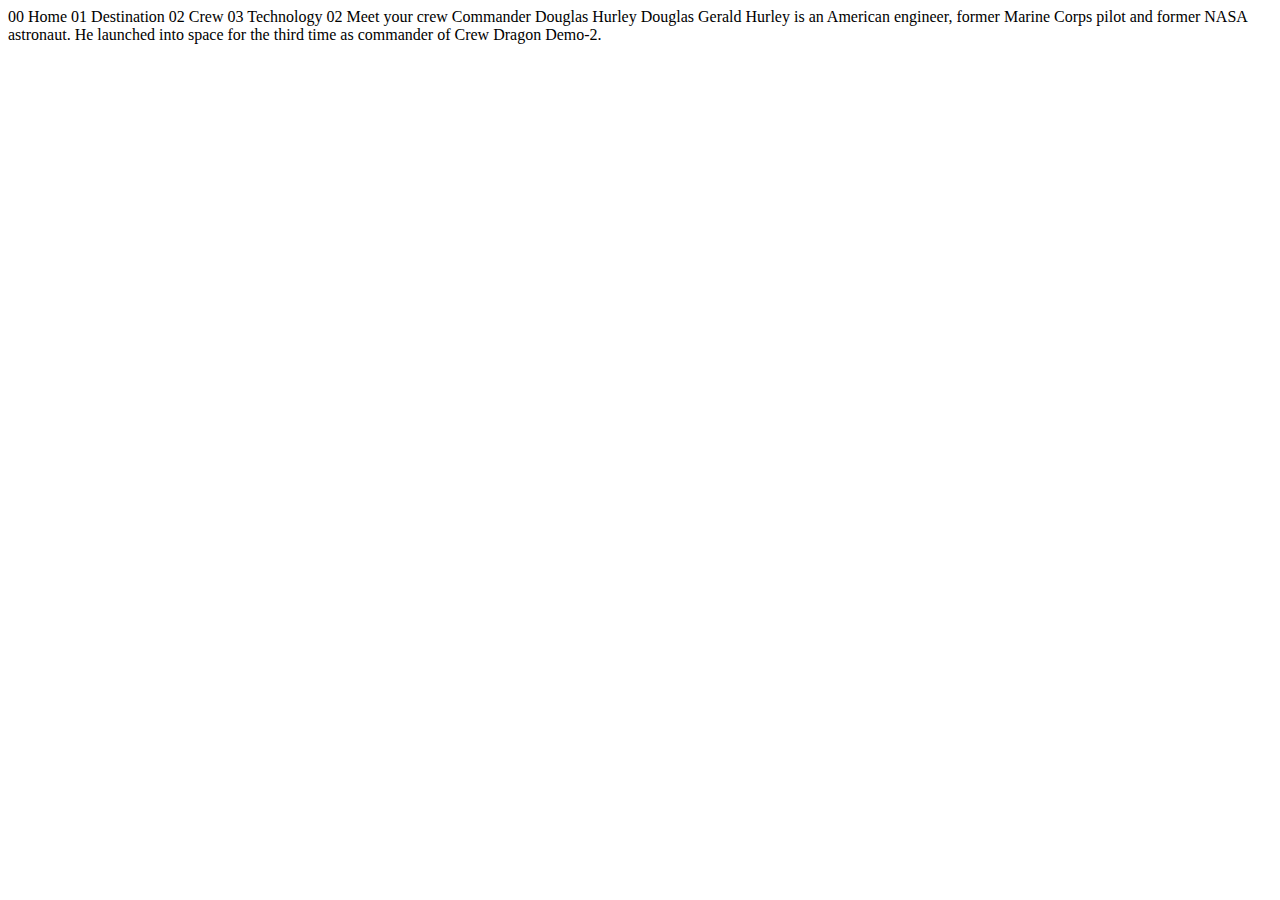
==== crew-commander.html @ 2e21c4bc "start code" ====
<!DOCTYPE html>
<html lang="en">
<head>
  <meta charset="UTF-8">
  <meta name="viewport" content="width=device-width, initial-scale=1.0">

  <link rel="icon" type="image/png" sizes="32x32" href="./assets/favicon-32x32.png">
  
  <title>Frontend Mentor | Space tourism website</title>
</head>
<body>

  00 Home
  01 Destination
  02 Crew
  03 Technology

  02 Meet your crew

  Commander
  Douglas Hurley

  Douglas Gerald Hurley is an American engineer, former Marine Corps pilot 
  and former NASA astronaut. He launched into space for the third time as 
  commander of Crew Dragon Demo-2.
</body>
</html>
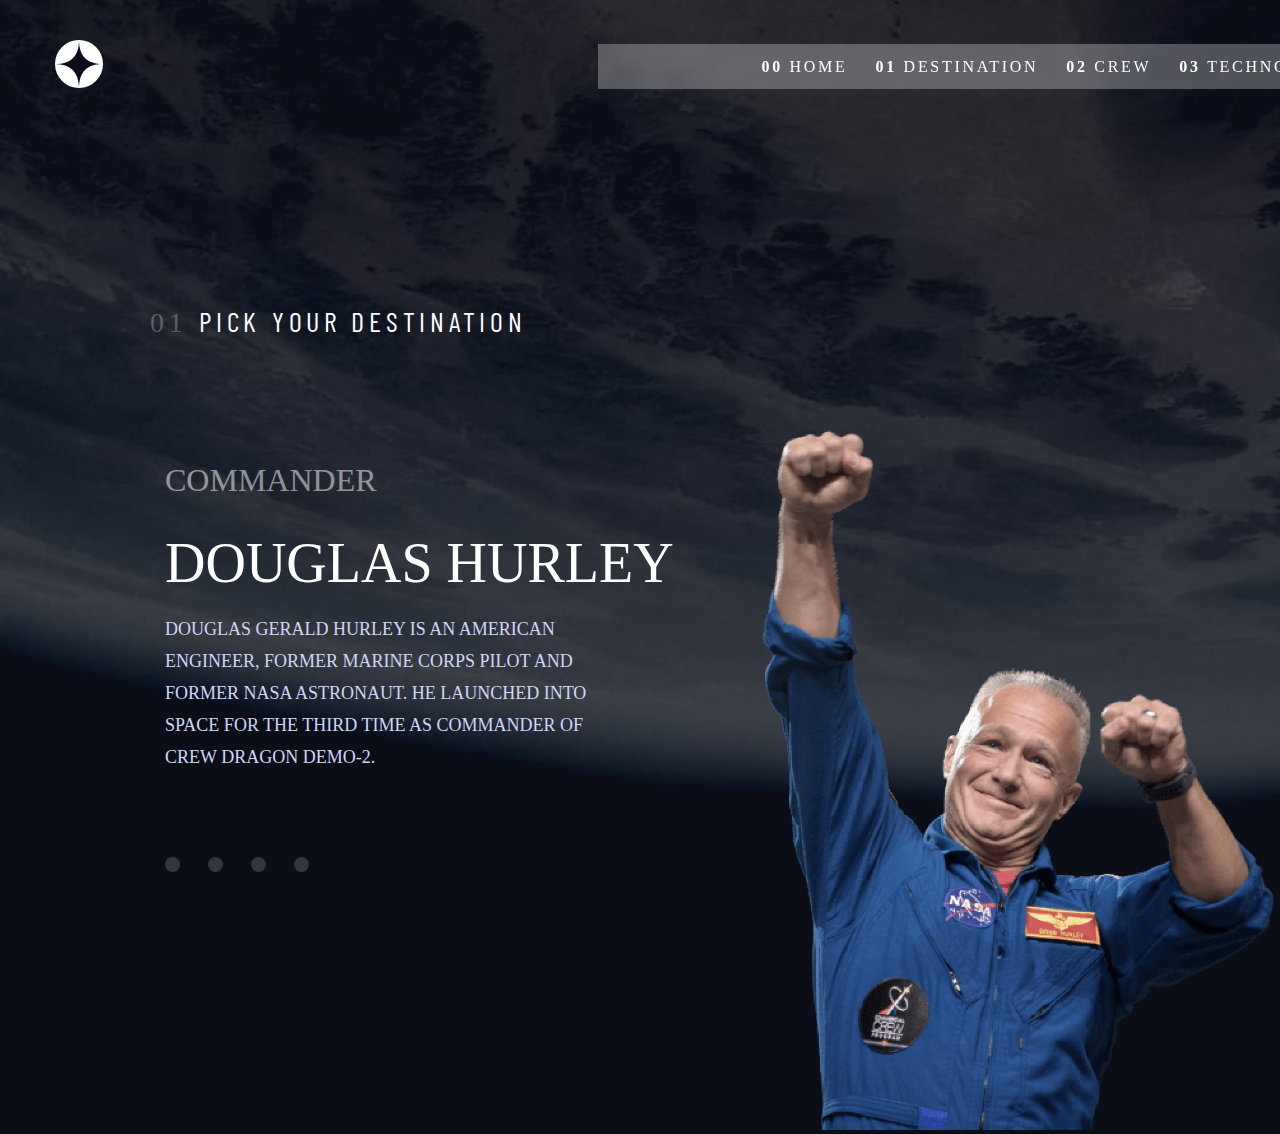
==== commit a870fa24: "create pages for crew" ====
--- a/crew-commander.html
+++ b/crew-commander.html
@@ -1,27 +1,68 @@
 <!DOCTYPE html>
 <html lang="en">
+
 <head>
   <meta charset="UTF-8">
   <meta name="viewport" content="width=device-width, initial-scale=1.0">
-
+  <link rel="stylesheet" href="./css/menu.css">
+  <link rel="stylesheet" href="./css/crew.css">
   <link rel="icon" type="image/png" sizes="32x32" href="./assets/favicon-32x32.png">
-  
   <title>Frontend Mentor | Space tourism website</title>
 </head>
+
 <body>
 
-  00 Home
-  01 Destination
-  02 Crew
-  03 Technology
+  <header class="flex-container">
 
-  02 Meet your crew
+    <section class="logo">
+      <img src="./assets/shared/logo.svg" alt="">
+    </section>
 
-  Commander
-  Douglas Hurley
+    <nav id='menu'>
+      <ul>
+        <li><a id="btn-01" href='./index.html'><b>00</b> Home</a></li>
+        <li><a id="btn-02" href='./destination-moon.html'><b>01</b> Destination</a></li>
+        <li><a id="btn-03" href='./crew-commander.html'><b>02</b> Crew</a></li>
+        <li><a id="btn-04" href='./technology-vehicle.html'><b>03</b> Technology</a></li>
+      </ul>
+    </nav>
 
-  Douglas Gerald Hurley is an American engineer, former Marine Corps pilot 
-  and former NASA astronaut. He launched into space for the third time as 
-  commander of Crew Dragon Demo-2.
+  </header>
+
+  <div class="page-name">
+    <p class="number">01 </p>Pick your destination
+  </div>
+
+  <main>
+
+    <section class="team-information">
+      <p class="office">
+        Commander
+      </p>
+      <p class="name">
+        Douglas Hurley
+      </p>
+      <p class="bio">
+        Douglas Gerald Hurley is an American engineer, former Marine Corps pilot
+        and former NASA astronaut. He launched into space for the third time as
+        commander of Crew Dragon Demo-2.
+      </p>
+
+      <nav id='menu-crew'>
+        <ul>
+          <li><a id="btn-01" href='./crew-commander.html'></a></li>
+          <li><a id="btn-02" href='./crew-specialist.html'></a></li>
+          <li><a id="btn-03" href='./crew-pilot.html'></a></li>
+          <li><a id="btn-04" href='./crew-engineer.html'></a></li>
+        </ul>
+      </nav>
+
+    </section>
+
+    <section class="photo">
+      <img src="./assets/crew/image-douglas-hurley.png" alt="">
+    </section>
+
+  </main>
 </body>
 </html>--- a/css/menu.css
+++ b/css/menu.css
@@ -0,0 +1,54 @@
+#menu {
+	font-family: 'Barlow Condensed';
+	font-size: 16px;
+	line-height: 19px;
+	letter-spacing: 2.7px;
+	background: #ffffff48;
+	backdrop-filter: blur(5px);
+	width: 50%;
+	display: flex;
+	align-items: center;
+	padding-left: 150px;
+}
+
+#menu ul,
+#menu li {
+	margin: 0 auto;
+	padding: 0;
+	list-style: none
+}
+
+#menu ul {
+	width: 100%;
+}
+
+#menu li {
+	float: left;
+	display: inline;
+	position: relative;
+}
+
+#menu a {
+	display: block;
+	line-height: 45px;
+	padding: 0 14px;
+	text-decoration: none;
+	font-size: 16px;
+}
+
+#menu a.dropdown-arrow:after {
+	content: "\25BE";
+	margin-left: 5px;
+}
+
+#menu a:hover{
+	color: #d0d6f9;
+	border-bottom: #8b8d92;
+	border-bottom-style: solid;
+	transition: 0.1s
+}
+#menu li a:active{
+	border-bottom: white;
+	border-bottom-style: solid;
+}
+
--- a/css/crew.css
+++ b/css/crew.css
@@ -0,0 +1,105 @@
+@import url('https://fonts.googleapis.com/css2?family=Barlow+Condensed&family=Inconsolata:wght@200;300;400&family=Inter&family=Montserrat:wght@100;400&family=Outfit:wght@300;400;600&display=swap');
+
+* {
+    text-transform: uppercase;
+    color: white;
+    font-family: 'Bellefair';
+
+}
+
+body {
+    background-image: url('../assets/crew/background-crew-desktop.jpg');
+    background-size: cover;
+    background-repeat: no-repeat;
+    width: 1440px;
+    margin: auto;
+}
+
+header {
+    margin-top: 40px;
+    margin-left: 55px;
+    display: flex;
+    justify-content: space-between;
+    align-items: center;
+}
+
+main {
+    display: flex;
+    justify-content: space-between;
+    margin-top: 90px;
+    margin-left: auto;
+    margin-right: auto;
+    width: 1110PX;
+}
+
+.page-name {
+    margin-top: 212px;
+    margin-left: 150px;
+    font-family: 'Barlow Condensed';
+    font-size: 28px;
+    line-height: 34px;
+    letter-spacing: 4.725px;
+}
+
+.number {
+    display: inline;
+    mix-blend-mode: normal;
+    opacity: 0.25;
+}
+
+.office {
+    width: 214px;
+    height: 37px;
+    font-size: 32px;
+    line-height: 37px;
+    mix-blend-mode: normal;
+    opacity: 0.5;
+}
+
+.name {
+    display: inline;
+    width: 488px;
+    font-size: 56px;
+    line-height: 64px;
+}
+
+.bio {
+    width: 444px;
+    height: 128px;
+    font-family: 'Barlow';
+    font-size: 18px;
+    line-height: 32px;
+    color: #D0D6F9;
+}
+
+#menu-crew {
+    margin-top: 100px;
+    display: flex;
+}
+
+#menu-crew ul {
+    width: 100%;
+    padding: 0;
+}
+
+#menu-crew li {
+    display: inline;
+    padding-right: 24px;
+}
+
+#menu-crew a {
+    display: inline-block;
+    border-radius: 50%;
+    width: 15px;
+    
+    height: 15px;
+    background: #FFFFFF;
+    mix-blend-mode: normal;
+    opacity: 0.17;
+    
+}
+
+#menu-crew a:hover{
+    background-color: white;
+    opacity:unset;
+}
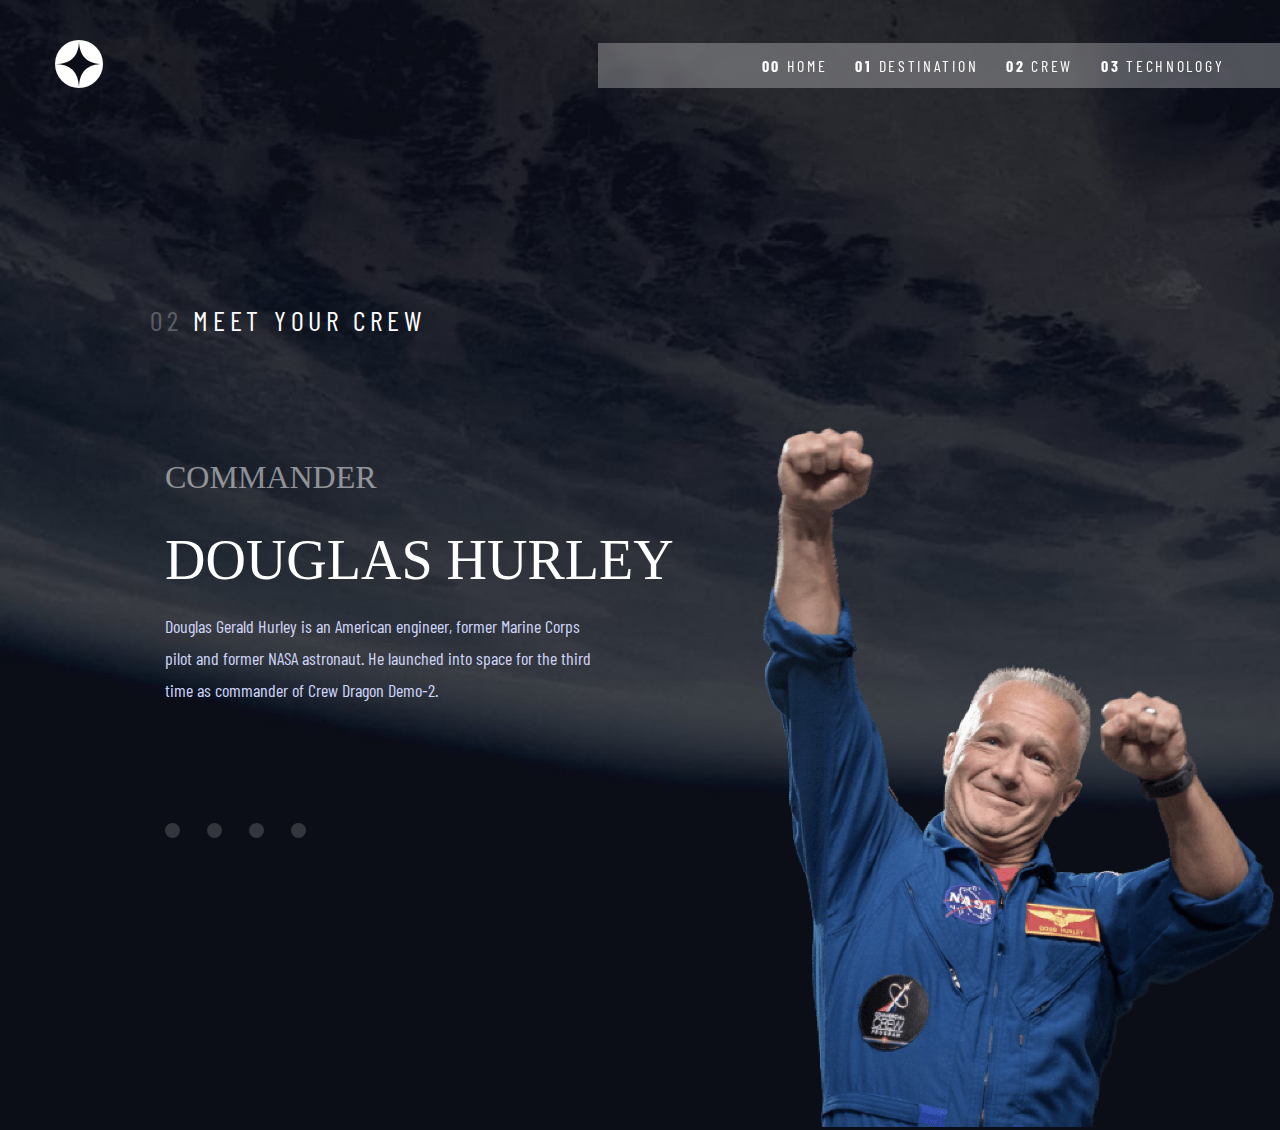
==== commit a2df2a59: "alter name page" ====
--- a/crew-commander.html
+++ b/crew-commander.html
@@ -30,7 +30,7 @@
   </header>
 
   <div class="page-name">
-    <p class="number">01 </p>Pick your destination
+    <p class="number">02 </p>MEET YOUR CREW
   </div>
 
   <main>
--- a/css/menu.css
+++ b/css/menu.css
@@ -1,3 +1,5 @@
+@import url('https://fonts.googleapis.com/css2?family=Barlow+Condensed&family=Inconsolata:wght@200;300;400&family=Inter&family=Montserrat:wght@100;400&family=Outfit:wght@300;400;600&display=swap');
+
 #menu {
 	font-family: 'Barlow Condensed';
 	font-size: 16px;
@@ -15,7 +17,8 @@
 #menu li {
 	margin: 0 auto;
 	padding: 0;
-	list-style: none
+	list-style: none;
+			
 }
 
 #menu ul {
@@ -23,12 +26,14 @@
 }
 
 #menu li {
+	
 	float: left;
 	display: inline;
 	position: relative;
 }
 
 #menu a {
+	color: white; 
 	display: block;
 	line-height: 45px;
 	padding: 0 14px;
@@ -48,7 +53,6 @@
 	transition: 0.1s
 }
 #menu li a:active{
-	border-bottom: white;
-	border-bottom-style: solid;
+	color: white;
 }
 
--- a/css/crew.css
+++ b/css/crew.css
@@ -2,9 +2,7 @@
 
 * {
     text-transform: uppercase;
-    color: white;
-    font-family: 'Bellefair';
-
+    font-family: Barlow Condensed;
 }
 
 body {
@@ -33,9 +31,11 @@
 }
 
 .page-name {
+    
+    color: white;
     margin-top: 212px;
     margin-left: 150px;
-    font-family: 'Barlow Condensed';
+    
     font-size: 28px;
     line-height: 34px;
     letter-spacing: 4.725px;
@@ -48,8 +48,8 @@
 }
 
 .office {
-    width: 214px;
-    height: 37px;
+    font-family: 'Bellefair';
+    color: #FFFFFF;
     font-size: 32px;
     line-height: 37px;
     mix-blend-mode: normal;
@@ -57,16 +57,16 @@
 }
 
 .name {
+    font-family: 'Bellefair';
+    color:#FFFFFF;
     display: inline;
-    width: 488px;
     font-size: 56px;
     line-height: 64px;
 }
 
 .bio {
     width: 444px;
-    height: 128px;
-    font-family: 'Barlow';
+    text-transform: none;
     font-size: 18px;
     line-height: 32px;
     color: #D0D6F9;
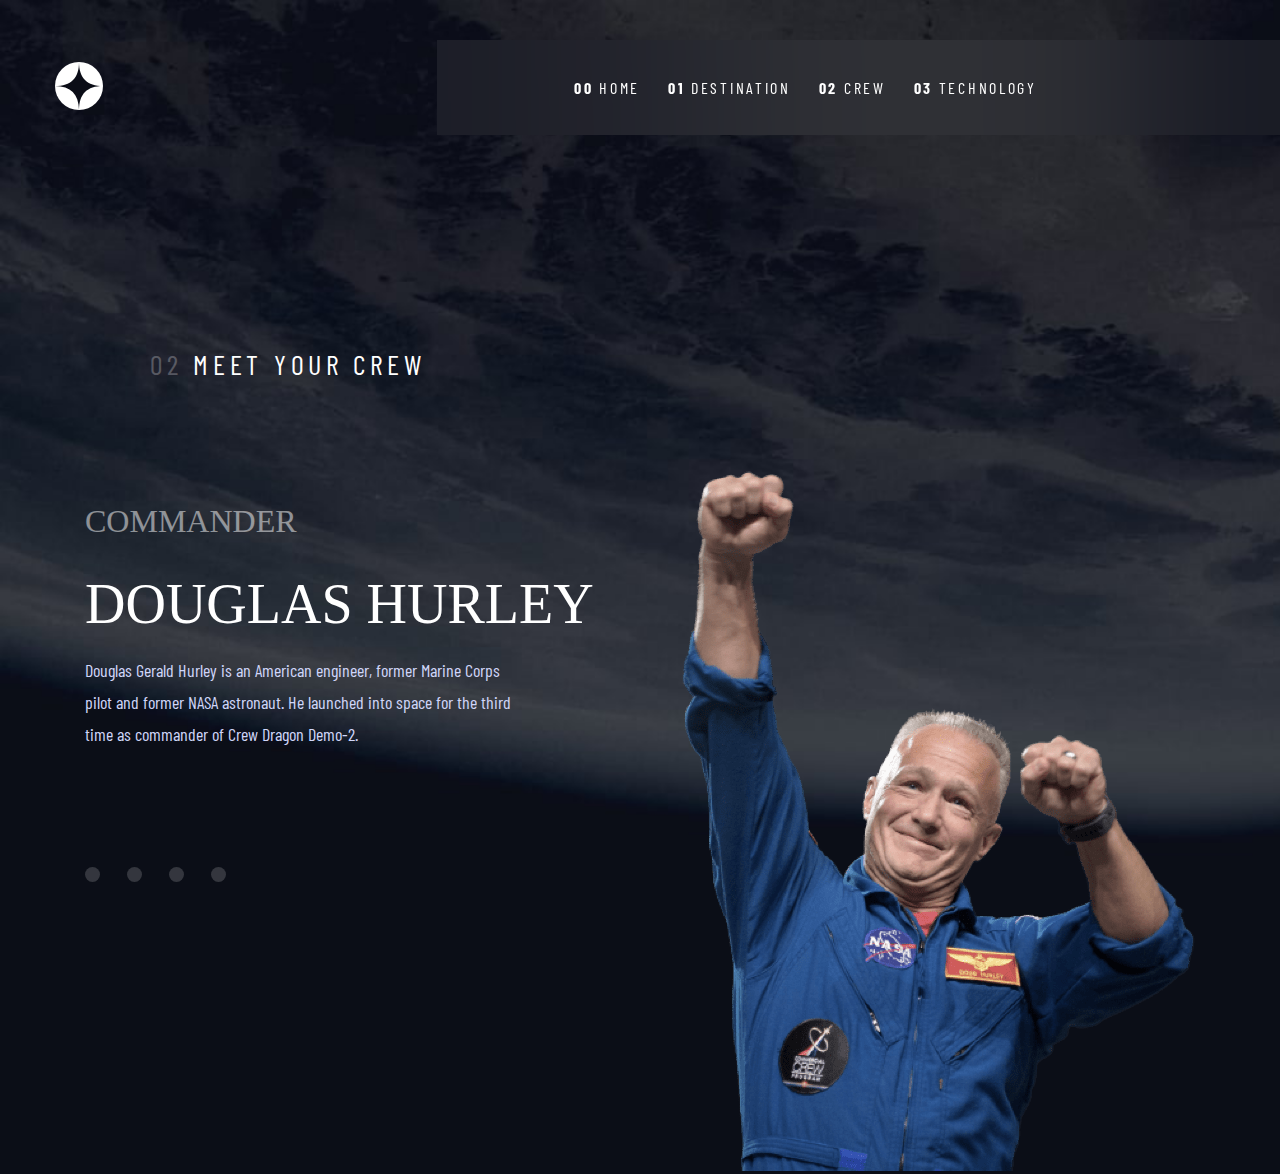
==== commit e7ceedcc: "crew pages responsive for tablet" ====
--- a/crew-commander.html
+++ b/crew-commander.html
@@ -33,7 +33,7 @@
     <p class="number">02 </p>MEET YOUR CREW
   </div>
 
-  <main>
+  <main class="container">
 
     <section class="team-information">
       <p class="office">
@@ -48,7 +48,7 @@
         commander of Crew Dragon Demo-2.
       </p>
 
-      <nav id='menu-crew'>
+      <nav class='menu-crew'>
         <ul>
           <li><a id="btn-01" href='./crew-commander.html'></a></li>
           <li><a id="btn-02" href='./crew-specialist.html'></a></li>
@@ -60,7 +60,7 @@
     </section>
 
     <section class="photo">
-      <img src="./assets/crew/image-douglas-hurley.png" alt="">
+      <img id="photo-crew"src="./assets/crew/image-douglas-hurley.png" alt="">
     </section>
 
   </main>
--- a/css/menu.css
+++ b/css/menu.css
@@ -5,12 +5,17 @@
 	font-size: 16px;
 	line-height: 19px;
 	letter-spacing: 2.7px;
-	background: #ffffff48;
-	backdrop-filter: blur(5px);
-	width: 50%;
-	display: flex;
-	align-items: center;
-	padding-left: 150px;
+	background: rgba(255, 255, 255, 0.04);
+	backdrop-filter: blur(81.5485px);
+	width: 720px;
+	padding-left: 123px;
+}
+
+#btn-01:hover,#btn-02:hover,#btn-03:hover,#btn-04:hover{
+	color: #d0d6f9;
+	border-bottom: #8b8d92;
+	border-bottom-style: solid;
+	transition: 0.1s
 }
 
 #menu ul,
@@ -18,7 +23,7 @@
 	margin: 0 auto;
 	padding: 0;
 	list-style: none;
-			
+
 }
 
 #menu ul {
@@ -26,14 +31,15 @@
 }
 
 #menu li {
-	
 	float: left;
 	display: inline;
 	position: relative;
 }
 
 #menu a {
-	color: white; 
+	margin-top: 25px;
+	height: 70px;
+	color: white;
 	display: block;
 	line-height: 45px;
 	padding: 0 14px;
@@ -46,13 +52,11 @@
 	margin-left: 5px;
 }
 
-#menu a:hover{
-	color: #d0d6f9;
-	border-bottom: #8b8d92;
-	border-bottom-style: solid;
-	transition: 0.1s
-}
-#menu li a:active{
-	color: white;
-}
 
+@media screen and (min-width:768px) and (max-width:1023px) {
+	#menu {
+		width: 500px;
+		height: 96px;
+		padding-left: 48px;
+	}
+}--- a/css/crew.css
+++ b/css/crew.css
@@ -9,7 +9,6 @@
     background-image: url('../assets/crew/background-crew-desktop.jpg');
     background-size: cover;
     background-repeat: no-repeat;
-    width: 1440px;
     margin: auto;
 }
 
@@ -31,11 +30,11 @@
 }
 
 .page-name {
-    
+
     color: white;
     margin-top: 212px;
     margin-left: 150px;
-    
+
     font-size: 28px;
     line-height: 34px;
     letter-spacing: 4.725px;
@@ -58,7 +57,7 @@
 
 .name {
     font-family: 'Bellefair';
-    color:#FFFFFF;
+    color: #FFFFFF;
     display: inline;
     font-size: 56px;
     line-height: 64px;
@@ -72,34 +71,107 @@
     color: #D0D6F9;
 }
 
-#menu-crew {
+.menu-crew {
     margin-top: 100px;
     display: flex;
 }
 
-#menu-crew ul {
+.menu-crew ul {
     width: 100%;
     padding: 0;
 }
 
-#menu-crew li {
+.menu-crew li {
     display: inline;
     padding-right: 24px;
 }
 
-#menu-crew a {
+.menu-crew a {
     display: inline-block;
     border-radius: 50%;
     width: 15px;
-    
+
     height: 15px;
     background: #FFFFFF;
     mix-blend-mode: normal;
     opacity: 0.17;
-    
+
 }
 
-#menu-crew a:hover{
+.menu-crew a:hover {
     background-color: white;
-    opacity:unset;
+    opacity: unset;
 }
+
+/*tablet responsive*/
+
+@media screen and (min-width:768px) and (max-width:1023px) {
+    body{
+        background-image: url('../assets/crew/background-crew-tablet.jpg');
+    }
+
+    .container {
+        width: 573px;
+        height: 1024px;
+        display: grid;
+        grid-template-columns: 100%;
+        grid-template-rows: 28px 46px 84px 10px 572px;
+        gap: 39px 0px;
+        grid-auto-flow: row;
+        grid-template-areas:
+            "office"
+            "name"
+            "bio"
+            "menu-crew"
+            "photo";
+    }
+
+    .page-name {
+        margin-left: 38.5px;
+        margin-top: 40px;
+    }
+
+    .team-information {
+        text-align: center;
+    }
+
+    .office {
+        grid-area: office;
+        font-size: 24px;
+        line-height: 28px;
+    }
+
+    .name {
+        grid-area: name;
+        font-size: 40px;
+        line-height: 46px;
+    }
+
+    .bio {
+        grid-area: bio;
+        font-size: 16px;
+        line-height: 28px;
+        height: 84px;
+        text-align: center;
+        margin-left: auto;
+        margin-right: auto;
+    }
+
+    .menu-crew {
+        margin-top: 40px;
+        grid-area: menu-crew;
+    }
+
+    .photo {
+        margin-top: 128px;
+        margin-left: auto;
+        margin-right: auto;
+        grid-area: photo;
+    }
+
+    #photo-crew {
+        width: 456.37px;
+        height: 572px;
+    }
+
+}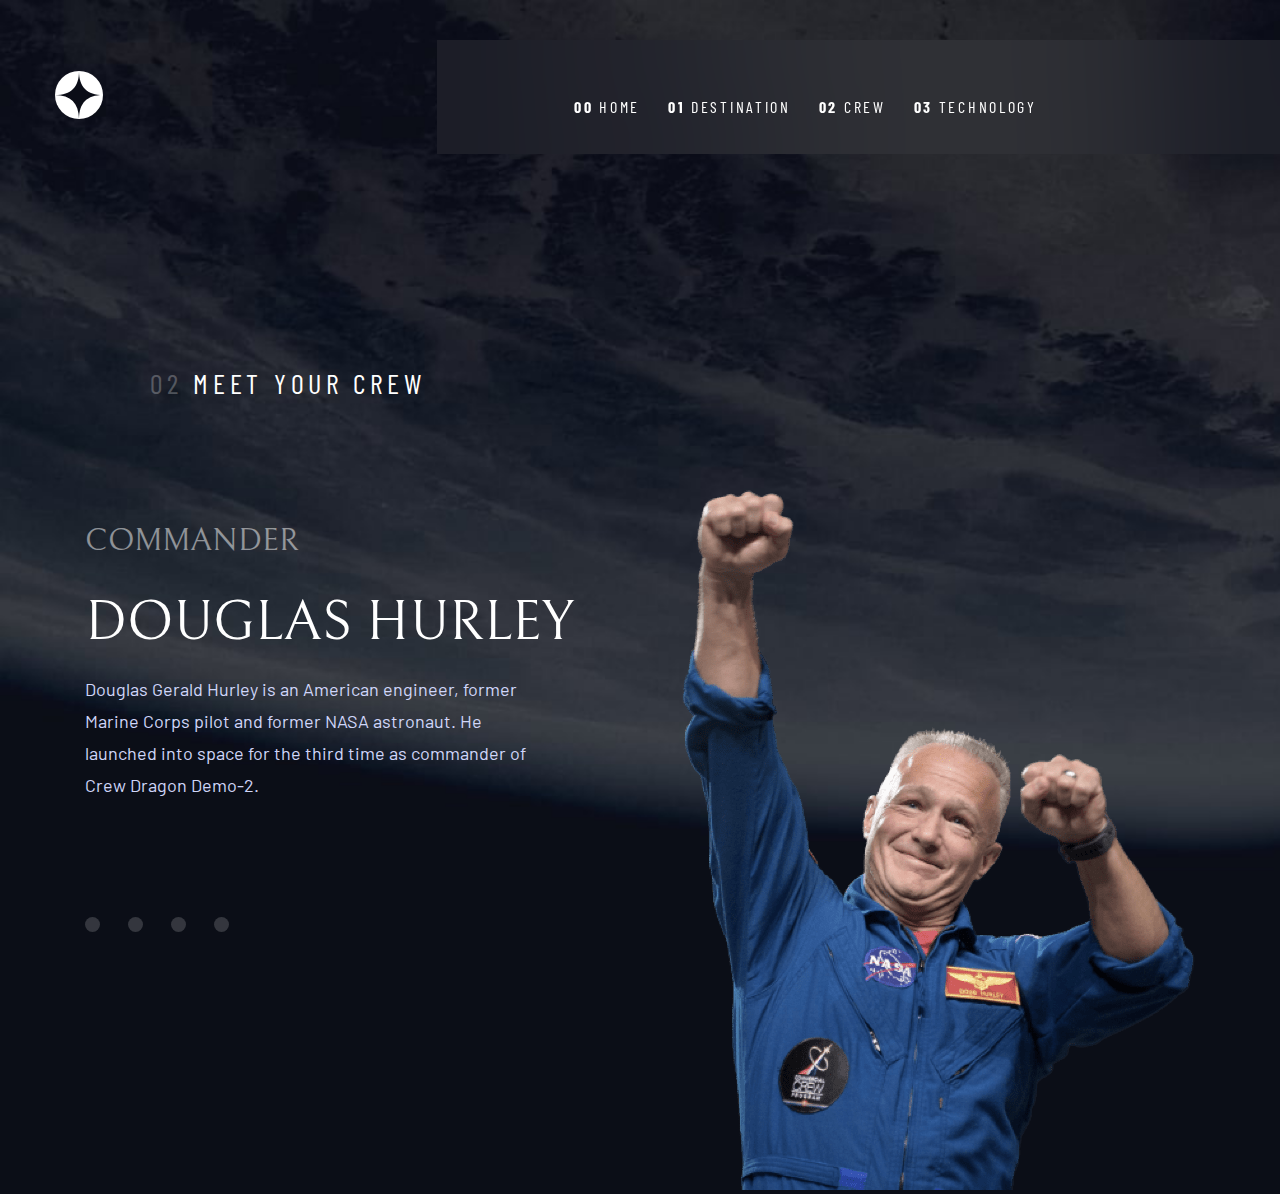
==== commit 8b3e9e50: "menu responsive for mobile" ====
--- a/crew-commander.html
+++ b/crew-commander.html
@@ -6,6 +6,7 @@
   <meta name="viewport" content="width=device-width, initial-scale=1.0">
   <link rel="stylesheet" href="./css/menu.css">
   <link rel="stylesheet" href="./css/crew.css">
+  <script src="./js/script.js"></script>
   <link rel="icon" type="image/png" sizes="32x32" href="./assets/favicon-32x32.png">
   <title>Frontend Mentor | Space tourism website</title>
 </head>
@@ -18,7 +19,9 @@
       <img src="./assets/shared/logo.svg" alt="">
     </section>
 
-    <nav id='menu'>
+    <nav id='menu'  class="menu-responsive">
+      <input type='checkbox' id='responsive-menu' onclick='updatemenu()'>
+      <label></label>
       <ul>
         <li><a id="btn-01" href='./index.html'><b>00</b> Home</a></li>
         <li><a id="btn-02" href='./destination-moon.html'><b>01</b> Destination</a></li>
--- a/css/menu.css
+++ b/css/menu.css
@@ -1,7 +1,6 @@
-@import url('https://fonts.googleapis.com/css2?family=Barlow+Condensed&family=Inconsolata:wght@200;300;400&family=Inter&family=Montserrat:wght@100;400&family=Outfit:wght@300;400;600&display=swap');
+@import url('https://fonts.googleapis.com/css2?family=Barlow+Condensed');
 
 #menu {
-	font-family: 'Barlow Condensed';
 	font-size: 16px;
 	line-height: 19px;
 	letter-spacing: 2.7px;
@@ -11,7 +10,10 @@
 	padding-left: 123px;
 }
 
-#btn-01:hover,#btn-02:hover,#btn-03:hover,#btn-04:hover{
+#btn-01:hover,
+#btn-02:hover,
+#btn-03:hover,
+#btn-04:hover {
 	color: #d0d6f9;
 	border-bottom: #8b8d92;
 	border-bottom-style: solid;
@@ -49,9 +51,68 @@
 
 #menu a.dropdown-arrow:after {
 	content: "\25BE";
-	margin-left: 5px;
 }
 
+#menu input {
+	opacity: 0;
+	cursor: pointer
+}
+
+#menu label {
+	position: absolute;
+}
+
+
+
+#menu ul.sub-menus {
+	height: auto;
+	overflow: hidden;
+	width: 170px;
+	background: #444444;
+	position: absolute;
+	display: none;
+}
+
+#menu ul.sub-menus li {
+	display: block;
+	width: 100%;
+}
+
+#menu ul.sub-menus a {
+	color: #FFFFFF;
+	font-size: 16px;
+}
+
+#menu li:hover ul.sub-menus {
+	display: block
+}
+
+#menu ul.sub-menus a:hover {
+	background: #F2F2F2;
+	color: #444444;
+}
+
+.page-name {
+	margin-top: 212px;
+	margin-left: 150px;
+	font-size: 28px;
+	line-height: 34px;
+	letter-spacing: 4.725px;
+}
+
+.number {
+	display: inline;
+	mix-blend-mode: normal;
+	opacity: 0.25;
+}
+
+.page-name,
+.number,
+#menu {
+	font-family: 'Barlow Condensed', sans-serif;
+	text-transform: uppercase;
+	color: white;
+}
 
 @media screen and (min-width:768px) and (max-width:1023px) {
 	#menu {
@@ -59,4 +120,79 @@
 		height: 96px;
 		padding-left: 48px;
 	}
+}
+
+@media screen and (max-width: 767px) {
+	#menu label:before {
+		font-size: 3.3em;
+		content: "\2263";
+	}
+
+	#menu {
+		position: relative;
+		background: none;
+		backdrop-filter: unset;
+		width: 40px;
+		height: 40px;
+		padding-left: 0;
+	}
+
+	#menu a {
+		height: 19px;
+		padding: 0px;
+	}
+	
+	#menu ul {
+		backdrop-filter: blur(1.4px);
+		position: absolute;
+		display: none;
+	}
+
+	#menu ul.sub-menus {
+
+		position: static;
+	}
+
+	#menu ul.sub-menus a {
+		padding-left: 30px;
+	}
+
+	#menu li {
+		margin: 32px 0 0 0;
+		float: none;
+	}
+
+	#menu input,
+	#menu label {
+		position: absolute;
+		display: block;
+	}
+	
+	#menu input {
+		z-index: 4;
+
+	}
+
+	#menu input:checked+label {
+		color: white
+	}
+
+	#menu input:checked+label:before {
+		content: "\00d7"
+
+	}
+
+	#menu input:checked~ul {
+		display: block
+	}
+
+	#btn-01:hover,
+	#btn-02:hover,
+	#btn-03:hover,
+	#btn-04:hover {
+		color: #d0d6f9;
+		border-bottom-style: none;
+		transition: 0.1s
+	}
+
 }--- a/css/crew.css
+++ b/css/crew.css
@@ -1,9 +1,4 @@
-@import url('https://fonts.googleapis.com/css2?family=Barlow+Condensed&family=Inconsolata:wght@200;300;400&family=Inter&family=Montserrat:wght@100;400&family=Outfit:wght@300;400;600&display=swap');
-
-* {
-    text-transform: uppercase;
-    font-family: Barlow Condensed;
-}
+@import url('https://fonts.googleapis.com/css2?family=Barlow&family=Barlow+Condensed&family=Bellefair&display=swap');
 
 body {
     background-image: url('../assets/crew/background-crew-desktop.jpg');
@@ -29,26 +24,7 @@
     width: 1110PX;
 }
 
-.page-name {
-
-    color: white;
-    margin-top: 212px;
-    margin-left: 150px;
-
-    font-size: 28px;
-    line-height: 34px;
-    letter-spacing: 4.725px;
-}
-
-.number {
-    display: inline;
-    mix-blend-mode: normal;
-    opacity: 0.25;
-}
-
 .office {
-    font-family: 'Bellefair';
-    color: #FFFFFF;
     font-size: 32px;
     line-height: 37px;
     mix-blend-mode: normal;
@@ -56,16 +32,23 @@
 }
 
 .name {
-    font-family: 'Bellefair';
-    color: #FFFFFF;
     display: inline;
     font-size: 56px;
     line-height: 64px;
 }
 
+.office,.name{
+    font-family: 'Bellefair', serif;
+    color: #FFFFFF;
+}
+
+.office,.name{
+    text-transform: uppercase;
+}
+
 .bio {
+    font-family: 'Barlow', sans-serif;
     width: 444px;
-    text-transform: none;
     font-size: 18px;
     line-height: 32px;
     color: #D0D6F9;
@@ -106,7 +89,7 @@
 /*tablet responsive*/
 
 @media screen and (min-width:768px) and (max-width:1023px) {
-    body{
+    body {
         background-image: url('../assets/crew/background-crew-tablet.jpg');
     }
 
